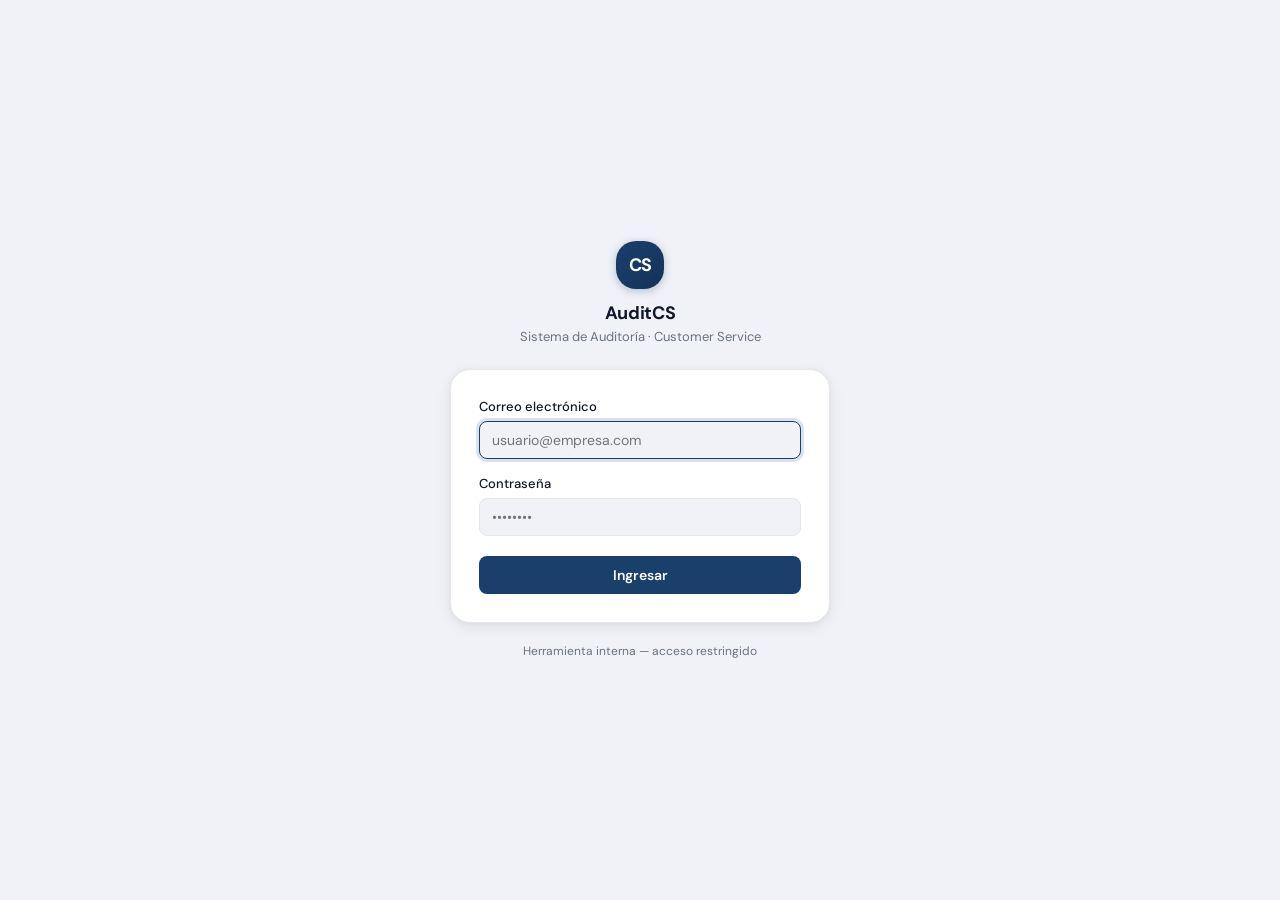
==== index.html @ a8f45622 "feat: mejorar carga y criterios de productividad" ====
<!doctype html>
<html lang="es">
<head>
  <meta charset="UTF-8"/>
  <meta name="viewport" content="width=device-width, initial-scale=1.0"/>
  <title>AuditCS | Customer Service Control Center</title>
  <script>(function(){var t=localStorage.getItem('acs_theme')||localStorage.getItem('cs_theme')||(matchMedia('(prefers-color-scheme: dark)').matches?'dark':'light');document.documentElement.setAttribute('data-theme',t);if(localStorage.getItem('acs_sidebar')==='collapsed')document.documentElement.setAttribute('data-sidebar','collapsed');})();</script>
  <link rel="stylesheet" href="assets/css/fonts.css"/>
  <link rel="stylesheet" href="assets/css/variables.css"/>
  <link rel="stylesheet" href="assets/css/base.css"/>
  <link rel="stylesheet" href="assets/css/layout.css"/>
  <link rel="stylesheet" href="assets/css/components.css"/>
  <link rel="stylesheet" href="assets/css/dashboard.css"/>
  <link rel="stylesheet" href="assets/css/forms.css"/>
  <link rel="stylesheet" href="assets/css/responsive.css"/>
  <script src="assets/js/vendor/chart.min.js"></script>
</head>
<body>

<div id="loading-overlay">
  <div class="spinner"></div>
  <div id="loading-msg">Cargando datos desde Google Sheets...</div>
  <div id="loading-sub">Esto puede tardar unos segundos</div>
</div>

<div class="sync-bar" id="sync-bar">
  <div class="spinner sm"></div>
  <span id="sync-bar-msg">Sincronizando...</span>
</div>

<button class="sidebar-toggle" id="sidebarToggle" aria-label="Abrir menú" type="button">
  <svg width="18" height="18" viewBox="0 0 24 24" fill="none" stroke="currentColor" stroke-width="2.5" stroke-linecap="round" aria-hidden="true"><line x1="3" y1="6" x2="21" y2="6"/><line x1="3" y1="12" x2="21" y2="12"/><line x1="3" y1="18" x2="21" y2="18"/></svg>
</button>
<div class="sidebar-overlay" id="sidebarOverlay"></div>

<div class="shell">
  <aside class="sidebar" id="sidebar">
    <div class="sidebar-brand">
      <div class="brand-icon">AC</div>
      <div>
        <div class="brand-name">AuditCS</div>
        <div class="brand-meta" id="sidebarVersionBtn" title="Ver historial de cambios">
          <span id="sidebarVersion">v…</span>
        </div>
        <div class="sidebar-version-popover" id="versionPopover" style="display:none;"></div>
      </div>
    </div>
    <nav class="nav">
      <button class="nav-item active" onclick="showPage('dashboard')">
        <svg class="nav-icon" viewBox="0 0 16 16" fill="currentColor"><rect x="1" y="1" width="6" height="6" rx="1"/><rect x="9" y="1" width="6" height="6" rx="1"/><rect x="1" y="9" width="6" height="6" rx="1"/><rect x="9" y="9" width="6" height="6" rx="1"/></svg>
        Inicio
      </button>
      <div class="nav-section">Reportes</div>
      <button class="nav-item" onclick="showPage('agentes')">
        <svg class="nav-icon" viewBox="0 0 16 16" fill="currentColor"><circle cx="8" cy="5" r="3"/><path d="M2 14c0-3.3 2.7-6 6-6s6 2.7 6 6H2z"/></svg>
        Agentes
      </button>
      <button class="nav-item" onclick="showPage('observaciones')">
        <svg class="nav-icon" viewBox="0 0 16 16" fill="currentColor"><path d="M2 1h12a1 1 0 011 1v8a1 1 0 01-1 1H9l-2 3-2-3H2a1 1 0 01-1-1V2a1 1 0 011-1zm1 2v7h3.5l1.5 2.25L9.5 10H13V3H3z"/></svg>
        Observaciones
      </button>
      <div class="nav-section">Gestión</div>
      <button class="nav-item" onclick="showPage('formulario')">
        <svg class="nav-icon" viewBox="0 0 16 16" fill="currentColor"><path d="M8 1v14M1 8h14" stroke="currentColor" stroke-width="2" fill="none" stroke-linecap="round"/></svg>
        Nueva auditoría de calidad
      </button>
      <button class="nav-item" onclick="showPage('productividad')">
        <svg class="nav-icon" viewBox="0 0 16 16" fill="currentColor"><path d="M2 13h12v2H2zM3 7h2v5H3zM7 3h2v9H7zM11 5h2v7h-2z"/></svg>
        Productividad semanal
      </button>
      <button class="nav-item" onclick="showPage('registros')">
        <svg class="nav-icon" viewBox="0 0 16 16" fill="currentColor"><path d="M1 2a1 1 0 011-1h12a1 1 0 011 1v12a1 1 0 01-1 1H2a1 1 0 01-1-1V2zm1 0v12h12V2H2z"/><path d="M4 5h8v1H4zM4 8h8v1H4zM4 11h5v1H4z"/></svg>
        Registros
        <span class="offline-badge" id="offline-badge">0</span>
      </button>
      <div class="nav-section">Sistema</div>
      <button class="nav-item" onclick="showPage('configuracion')">
        <svg class="nav-icon" viewBox="0 0 16 16" fill="currentColor"><path d="M8 5a3 3 0 100 6A3 3 0 008 5zm0 1a2 2 0 110 4 2 2 0 010-4z"/><path d="M6.5 1h3l.5 1.5a5 5 0 011.2.7l1.5-.4 2 3.5-1.2 1a5 5 0 010 1.4l1.2 1-2 3.5-1.5-.4a5 5 0 01-1.2.7L9.5 15h-3l-.5-1.5a5 5 0 01-1.2-.7l-1.5.4-2-3.5 1.2-1a5 5 0 010-1.4l-1.2-1 2-3.5 1.5.4a5 5 0 011.2-.7L6.5 1z"/></svg>
        Configuración
      </button>
    </nav>
    <div class="sidebar-status">
      <button class="sheets-btn disconnected" id="sheets-btn" onclick="reloadFromSheets()">
        <div class="sheets-dot"></div>
        <span id="sheets-label">Conectando...</span>
      </button>
    </div>
    <div class="sidebar-footer">
      <p id="sidebar-info"></p>
    </div>
  </aside>

  <main class="main">

    <header class="topbar">
      <button class="topbar-toggle" id="sidebarCollapseBtn" type="button" aria-pressed="false" title="Ocultar menú lateral" aria-label="Mostrar u ocultar menú lateral">
        <svg width="16" height="16" viewBox="0 0 16 16" fill="none" stroke="currentColor" stroke-width="1.5" aria-hidden="true"><rect x="1.5" y="2.5" width="13" height="11" rx="2"/><line x1="6" y1="2.5" x2="6" y2="13.5"/></svg>
      </button>
      <span class="topbar-brand">AuditCS</span>
      <span class="topbar-sep">›</span>
      <span class="topbar-crumb" id="topbar-crumb">Inicio</span>
    </header>

    <!-- DASHBOARD -->
    <div id="page-dashboard" class="page active">
      <div class="page-header">
        <div class="page-header-text"><h1>Inicio</h1><p class="subtitle" id="dash-subtitle">Métricas de desempeño del equipo</p></div>
        <div class="page-header-actions">
          <button class="btn sm" onclick="reloadFromSheets()">↺ Actualizar</button>
          <button class="btn sm" onclick="exportCSV()">↓ CSV</button>
          <button class="btn primary sm" onclick="showPage('formulario')">+ Nueva Auditoría</button>
        </div>
      </div>

      <!-- FILTROS -->
      <div class="db-filters">
        <label>Filtrar:</label>
        <select id="df-agente" onchange="renderDashboard()"><option value="">Todos los agentes</option></select>
        <select id="df-auditor" onchange="renderDashboard()"><option value="">Todos los auditores</option></select>
        <select id="df-mes" onchange="renderDashboard()">
          <option value="">Todos los meses</option>
          <option>Enero</option><option>Febrero</option><option>Marzo</option><option>Abril</option>
          <option>Mayo</option><option>Junio</option><option>Julio</option><option>Agosto</option>
          <option>Septiembre</option><option>Octubre</option><option>Noviembre</option><option>Diciembre</option>
        </select>
        <select id="df-semana" onchange="renderDashboard()"><option value="">Todas las semanas</option></select>
        <button class="db-filter-reset" onclick="resetDashFilters()" title="Limpiar filtros">✕ Limpiar</button>
        <span class="db-filter-count" id="df-count"></span>
      </div>

      <section class="card" id="db-historico-card">
        <div class="card-header"><div><div class="card-title">Histórico hasta 23/06/2026</div><div class="card-sub">Calidad registrada antes del modelo semanal separado. No se calcula score general combinado.</div></div></div>
        <div id="db-historico"></div>
      </section>
      <section class="db-status" aria-label="Estado semanal">
        <div class="db-status-context"><span class="db-eyebrow">Pulso operativo</span><strong id="db-current-week">Sin semana disponible</strong><span id="db-comparison-label">Esperando datos</span></div>
        <div class="db-status-metrics">
          <div class="db-status-metric"><span>Calidad</span><strong id="dbk-cal">—</strong><small id="dbk-cal-delta">Sin referencia</small></div>
          <div class="db-status-metric"><span>Productividad</span><strong id="dbk-prod">—</strong><small id="dbk-prod-delta">Sin referencia</small></div>
          <div class="db-status-metric"><span>Observadas</span><strong id="dbk-obs">0</strong><small id="dbk-obs-sub">Sin muestra</small></div>
          <div class="db-status-metric"><span>Muestra</span><strong id="dbk-total">0</strong><small id="dbk-total-sub">auditorías</small></div>
        </div>
      </section>

      <section class="db-priorities card" aria-labelledby="priorities-title">
        <div class="card-header"><div><div class="card-title" id="priorities-title">Prioridades de la semana</div><div class="card-sub">Ordenadas por impacto, tendencia y recurrencia</div></div><span class="db-priority-count" id="db-priority-count"></span></div>
        <div id="db-priorities"></div>
      </section>

      <div class="db-analysis-grid">
        <section class="card db-trend-card">
          <div class="card-header"><div><div class="card-title">Tendencia del equipo</div><div class="card-sub">Calidad y productividad por semana</div></div></div>
          <div class="chart-wrap"><canvas id="chart-evolucion" role="img" aria-label="Tendencia semanal de calidad y productividad">Tendencia del equipo.</canvas></div>
          <div class="db-legend"><span><span class="db-legend-dot" style="background:#1d4ed8"></span>Calidad</span><span><span class="db-legend-dot" style="background:#0f766e"></span>Productividad</span><span><span class="db-legend-dot" style="background:var(--amber-mid)"></span>Umbral</span></div>
        </section>
        <section class="card">
          <div class="card-header"><div><div class="card-title">Matriz del equipo</div><div class="card-sub">Semana actual, variación y estado</div></div></div>
          <div class="db-team-wrap"><div id="db-team-matrix"></div></div>
        </section>
      </div>

      <div class="db-analysis-grid">
        <section class="card">
          <div class="card-header"><div><div class="card-title">Causas raíz</div><div class="card-sub">Criterios con mayor incumplimiento en la semana</div></div></div>
          <div id="db-root-causes"></div>
        </section>
        <section class="card">
          <div class="card-header"><div><div class="card-title">Alertas críticas</div><div class="card-sub">Auditorías con score menor a 70%</div></div></div>
          <div id="db-alertas"></div>
        </section>
      </div>

      <section class="card"><div class="card-header"><div><div class="card-title">Completitud semanal</div><div class="card-sub">El score general se habilita solo con calidad y productividad.</div></div></div><div id="db-completeness"></div></section>
      <section class="card db-heatmap-section">
        <div class="card-header"><div><div class="card-title">Historial de calidad por agente</div><div class="card-sub">Vista secundaria para explorar patrones semanales</div></div><button class="btn xs" type="button" onclick="toggleDashboardHeatmap()" id="db-heatmap-toggle">Ver matriz</button></div>
        <div class="db-hm-wrap hidden" id="db-heatmap-panel"><div id="db-heatmap"></div></div>
      </section>

    </div>

    <!-- FORMULARIO DE CALIDAD -->
    <div id="page-formulario" class="page">
      <div class="page-header"><div class="page-header-text"><h1>Nueva auditoria de calidad</h1><p class="subtitle">Registro de una muestra de calidad; la productividad se carga por separado.</p></div></div>
      <div id="form-alert" class="alert success hidden"></div>
      <div class="form-progress"><div class="step-tab active" id="tab-1" onclick="goStep(1)"><span class="step-num">01</span>Datos</div><div class="step-tab" id="tab-2" onclick="goStep(2)"><span class="step-num">02</span>Calidad</div><div class="step-tab" id="tab-3" onclick="goStep(3)"><span class="step-num">03</span>Observaciones</div><div class="step-tab" id="tab-4" onclick="goStep(4)"><span class="step-num">04</span>Resumen</div></div>
      <div class="form-step active" id="step-1"><div class="card"><div class="form-section"><div class="section-title">Identificacion</div><div class="fg c4"><div class="field"><label>Auditor *</label><select id="f-auditor"><option value="">- Seleccionar -</option></select></div><div class="field"><label>Fecha *</label><input type="date" id="f-fecha" oninput="onFechaChange()"/></div><div class="field"><label>Mes</label><select id="f-mes" disabled><option>Enero</option><option>Febrero</option><option>Marzo</option><option>Abril</option><option>Mayo</option><option>Junio</option><option>Julio</option><option>Agosto</option><option>Septiembre</option><option>Octubre</option><option>Noviembre</option><option>Diciembre</option></select></div><div class="field"><label>Semana</label><input type="number" id="f-semana" readonly/></div></div></div><div class="form-section"><div class="section-title">Muestra</div><div class="fg c4"><div class="field"><label>Agente *</label><select id="f-agente" onchange="updateSemanaCount()"><option value="">- Seleccionar -</option></select></div><div class="field"><label>Nro. Ticket / caso *</label><input id="f-ticket"/></div><div class="field"><label>Canal *</label><select id="f-canal"><option value="">- Seleccionar -</option><option>WhatsApp</option><option>Mail</option><option>Telefono</option><option>Ventas</option><option>Redes</option></select></div><div class="field"><label>Tipo *</label><select id="f-tipo"><option value="">- Seleccionar -</option><option>Reclamo</option><option>Consulta</option><option>Solicitud</option></select></div></div><div id="semana-count-alert" class="hidden warn-box" style="margin-top:10px"></div><div id="duplicate-alert" class="hidden alert warning" style="margin-top:10px"></div></div><div class="step-actions"><span></span><button class="btn primary" onclick="validateStep1()">Siguiente ?</button></div></div></div>
      <div class="form-step" id="step-2"><div class="card"><div class="score-summary"><div><div class="ss-value" id="sc-puntaje">0%</div><div class="ss-label">Puntaje calidad</div></div><div><div class="ss-value" id="sc-pct">0%</div><div class="ss-label">Obtenido</div><div id="sc-badge"></div></div><div><div class="ss-value" id="sc-criterios">0/0</div><div class="ss-label">Criterios evaluados</div></div></div><div id="sc-calificacion-regla" class="info-box" style="margin-bottom:16px"></div><div id="criterios-incomplete-alert" class="hidden alert error"></div><div id="criterios-comunicacion-wrap" class="criteria-group"><div class="criteria-header"><span>Comunicacion</span></div><div id="criterios-comunicacion"></div></div><div id="criterios-gestion-wrap" class="criteria-group"><div class="criteria-header"><span>Gestion</span></div><div id="criterios-gestion"></div></div><div class="step-actions"><button class="btn" onclick="goStep(1)">← Anterior</button><button class="btn primary" onclick="validateStep2()">Siguiente ?</button></div></div></div>
      <div class="form-step" id="step-3"><div class="card"><div class="form-section"><div class="section-title">Observaciones</div><div class="fg c1"><div class="field"><label>Observacion general</label><textarea id="f-obs-general" rows="3"></textarea></div><div class="field"><label>Desvios detectados</label><textarea id="f-obs-desvios" rows="2"></textarea></div><div class="field"><label>Accion sugerida</label><textarea id="f-obs-accion" rows="2"></textarea></div><div class="fg"><div class="field"><label>¿Requiere seguimiento?</label><select id="f-seguimiento"><option>No</option><option>Sí</option></select></div><div class="field"><label>Responsable</label><input id="f-resp-seg"/></div></div></div></div><div class="step-actions"><button class="btn" onclick="goStep(2)">← Anterior</button><button class="btn primary" onclick="validateStep3()">Ver resumen →</button></div></div></div>
      <div class="form-step" id="step-4"><div class="card"><div class="card-header"><div class="card-title">Resumen de la auditoria de calidad</div></div><div id="resumen-content"></div><div class="step-actions"><button class="btn" onclick="goStep(3)">← Editar</button><button class="btn success" id="btn-submit" onclick="submitAuditoria()">✓ Registrar y enviar a Sheets</button></div></div></div>
    </div>

    <!-- PRODUCTIVIDAD -->
    <div id="page-productividad" class="page"><div class="page-header"><div class="page-header-text"><h1>Cargar productividad</h1><p class="subtitle">Una carga por agente y semana; los registros existentes se actualizan.</p></div></div><div class="card"><div class="filter-bar"><button class="btn primary" data-productividad-tab-btn="manual" onclick="setProductividadTab('manual')">Carga manual</button><button class="btn" data-productividad-tab-btn="excel" onclick="setProductividadTab('excel')">Importar Excel</button></div><div data-productividad-tab="manual"><div class="fg c3"><div class="field"><label>Agente *</label><select id="p-agente" oninput="productividadManualPreview()"><option value="">- Seleccionar -</option></select></div><div class="field"><label>Fecha de semana *</label><input type="date" id="p-fecha" oninput="productividadManualPreview()"/></div><div class="field"><label>Horas trabajadas *</label><input type="number" id="p-horas" min="0" step=".5" oninput="productividadManualPreview()"/></div><div class="field"><label>Interacciones reales *</label><input type="number" id="p-interacciones" min="0" oninput="productividadManualPreview()"/></div><div class="field"><label>Dias tarde *</label><input type="number" id="p-tarde" min="0" value="0" oninput="productividadManualPreview()"/></div><div class="field"><label>Dias faltas *</label><input type="number" id="p-faltas" min="0" value="0" oninput="productividadManualPreview()"/></div></div><div id="p-preview" class="info-box" style="margin-top:16px">Completa agente, fecha y horas para ver el resumen.</div><div id="p-alert" class="alert hidden"></div><div class="step-actions"><span></span><button class="btn success" onclick="submitProductividad()">Guardar productividad</button></div></div><div data-productividad-tab="excel" class="hidden"><p style="color:var(--muted)">Descarga la plantilla Excel y completala. Las filas existentes por agente+semana se actualizaran luego de la confirmacion.</p><button class="btn" onclick="downloadProductividadTemplate()">↓ Descargar plantilla Excel</button><input type="file" accept=".csv,text/csv,.xlsx,application/vnd.openxmlformats-officedocument.spreadsheetml.sheet" onchange="importProductividadFile(this)" style="margin-left:10px"/><div id="p-import-preview" style="margin-top:16px"></div></div><div class="form-section" style="margin-top:24px"><div class="section-title">Registros de productividad</div><div id="p-records" style="overflow:auto"></div></div></div></div>

    <!-- REGISTROS --><div id="page-registros" class="page">
      <div class="page-header">
        <div class="page-header-text"><h1>Registros</h1><p class="subtitle">Historial completo de auditorías</p></div>
        <div class="page-header-actions">
          <button class="btn sm" onclick="retrySyncPending()" id="btn-retry-sync" style="display:none">↑ Reintentar pendientes</button>
          <button class="btn sm" onclick="reloadFromSheets()">↺ Actualizar</button>
        </div>
      </div>
      <div class="card">
        <div class="filter-bar">
          <input type="text" id="filter-search" placeholder="🔍 Buscar agente, ticket..." oninput="renderRegistros()"/>
          <select id="filter-estado" onchange="renderRegistros()"><option value="">Todos los estados</option><option>Excelente</option><option>Correcta</option><option>Observada</option></select>
          <select id="filter-agente" onchange="renderRegistros()"><option value="">Todos los agentes</option></select>
          <select id="filter-mes" onchange="renderRegistros()"><option value="">Todos los meses</option><option>Enero</option><option>Febrero</option><option>Marzo</option><option>Abril</option><option>Mayo</option><option>Junio</option><option>Julio</option><option>Agosto</option><option>Septiembre</option><option>Octubre</option><option>Noviembre</option><option>Diciembre</option></select>
          <select id="filter-semana" onchange="renderRegistros()"><option value="">Todas las semanas</option></select>
          <span id="registros-count" class="row-count"></span>
          <button class="btn sm" onclick="exportCSV()">↓ CSV</button>
        </div>
        <div style="overflow-x:auto">
          <table id="tabla-registros">
            <thead><tr>
              <th>ID</th>
              <th data-sortable data-key="fecha_auditoria">Fecha</th>
              <th data-sortable data-key="agente">Agente</th>
              <th data-sortable data-key="ticket">Ticket</th>
              <th data-sortable data-key="canal">Canal</th>
              <th data-sortable data-key="semana">Sem.</th>
              <th>Horas</th>
              <th data-sortable data-key="calidad">Calidad</th>
              <th data-sortable data-key="productividad">Prod.</th>
              <th data-sortable data-key="general">General</th>
              <th data-sortable data-key="estado">Estado</th>
              <th>Sheets</th><th>Acciones</th>
            </tr></thead>
            <tbody id="tbody-registros"></tbody>
          </table>
        </div>
        <div class="pagination" id="rec-pagination" style="display:none">
          <span class="pagination-info" id="rec-pagination-info"></span>
          <select id="rec-page-size" aria-label="Filas por página">
            <option value="25" selected>25 por página</option>
            <option value="50">50 por página</option>
            <option value="100">100 por página</option>
          </select>
          <button id="rec-btn-prev" class="btn sm" disabled>← Ant.</button>
          <button id="rec-btn-next" class="btn sm">Sig. →</button>
        </div>
      </div>
    </div>

    <!-- OBSERVACIONES -->
    <div id="page-observaciones" class="page">
      <div class="page-header">
        <div class="page-header-text"><h1>Observaciones</h1><p class="subtitle">Seguimiento de desvíos y acciones</p></div>
        <div class="page-header-actions">
          <select id="obs-filter-agente" onchange="renderObservaciones()" style="font-size:12px;padding:5px 10px"><option value="">Todos los agentes</option></select>
          <select id="obs-filter-estado" onchange="renderObservaciones()" style="font-size:12px;padding:5px 10px">
            <option value="">Todos los estados</option><option>Excelente</option><option>Correcta</option><option>Observada</option>
          </select>
          <select id="obs-filter-mes" onchange="renderObservaciones()" style="font-size:12px;padding:5px 10px">
            <option value="">Todos los meses</option>
            <option>Enero</option><option>Febrero</option><option>Marzo</option><option>Abril</option>
            <option>Mayo</option><option>Junio</option><option>Julio</option><option>Agosto</option>
            <option>Septiembre</option><option>Octubre</option><option>Noviembre</option><option>Diciembre</option>
          </select>
        </div>
      </div>
      <div id="obs-count" style="font-size:12px;color:var(--muted);margin-bottom:12px"></div>
      <div id="obs-cards-container"></div>
    </div>

    <!-- AGENTES -->
    <div id="page-agentes" class="page">
      <div class="page-header"><div class="page-header-text"><h1>Desempeño por Agente</h1><p class="subtitle">Ranking y análisis de criterios</p></div></div>
      <div class="grid2">
        <div class="card"><div class="card-header"><div class="card-title">Ranking del Equipo</div></div><div id="agent-ranking"></div></div>
        <div class="card">
          <div class="card-header"><div class="card-title">Detalle de Criterios</div></div>
          <div class="field" style="margin-bottom:14px"><select id="sel-agente-detail" onchange="renderAgentDetail()"><option value="">— Seleccionar agente —</option></select></div>
          <div id="agent-detail-content"><p style="color:var(--hint);font-size:13px">Seleccioná un agente para ver su detalle.</p></div>
        </div>
      </div>
    </div>

    <!-- CONFIGURACIÓN -->
    <div id="page-configuracion" class="page">
      <div class="page-header">
        <div class="page-header-text"><h1>Configuración</h1><p class="subtitle">Gestión de usuarios, permisos y configuración del sistema</p></div>
        <div class="page-header-actions" id="cfg-header-actions">
          <span id="cfg-sync-badge"></span>
          <button class="btn primary sm" onclick="saveConfig()">✓ Guardar todo</button>
        </div>
      </div>

      <div class="cfg-tabs" role="tablist">
        <button class="cfg-tab active" data-cfg-tab="parametros" onclick="switchConfigTab('parametros')">Parámetros</button>
        <button class="cfg-tab" data-cfg-tab="usuarios" onclick="switchConfigTab('usuarios')">Usuarios</button>
        <button class="cfg-tab" data-cfg-tab="roles" onclick="switchConfigTab('roles')">Roles y permisos</button>
        <button class="cfg-tab" data-cfg-tab="conexion" onclick="switchConfigTab('conexion')">Integraciones</button>
      </div>

      <div class="cfg-panel active" data-cfg-panel="parametros">
      <div id="config-saved" class="alert success hidden">✓ Configuración guardada y sincronizada con Sheets.</div>

      <div class="grid2" style="margin-bottom:16px">
        <div class="card">
          <div class="card-header"><div><div class="card-title">Agentes</div><div class="card-sub">Aparecen en el selector del formulario</div></div></div>
          <div id="lista-agentes" style="margin-bottom:12px"></div>
          <div style="display:flex;gap:8px">
            <input type="text" id="nuevo-agente" placeholder="Nombre completo" style="flex:1" onkeydown="if(event.key==='Enter')addAgente()"/>
            <button class="btn sm primary" onclick="addAgente()">+ Agregar</button>
          </div>
        </div>
        <div class="card">
          <div class="card-header"><div><div class="card-title">Auditores</div><div class="card-sub">Quiénes completan auditorías</div></div></div>
          <div id="lista-auditores" style="margin-bottom:12px"></div>
          <div style="display:flex;gap:8px">
            <input type="text" id="nuevo-auditor" placeholder="Nombre del auditor" style="flex:1" onkeydown="if(event.key==='Enter')addAuditor()"/>
            <button class="btn sm primary" onclick="addAuditor()">+ Agregar</button>
          </div>
        </div>
      </div>

      <div class="grid2" style="margin-bottom:16px">
        <div class="card">
          <div class="card-header"><div><div class="card-title">Score General</div><div class="card-sub">Peso de calidad vs productividad (deben sumar 100%)</div></div></div>
          <div class="fg">
            <div class="field"><label>Peso Calidad (%)</label><input type="number" id="cfg-w-calidad" min="0" max="100" oninput="checkPesosGeneral()"/></div>
            <div class="field"><label>Peso Productividad (%)</label><input type="number" id="cfg-w-productividad" min="0" max="100" oninput="checkPesosGeneral()"/></div>
          </div>
          <div id="cfg-pesos-general-check" class="peso-sum err" style="margin-top:10px">Los pesos deben sumar 100%.</div>
          <div style="margin-top:12px">
            <div style="font-size:11px;color:var(--muted);margin-bottom:6px">Visualización</div>
            <div class="peso-indicator" id="general-peso-bar">
              <div class="peso-segment" style="background:var(--accent)" id="gpb-cal"></div>
              <div class="peso-segment" style="background:var(--teal)" id="gpb-prod"></div>
            </div>
            <div style="display:flex;gap:16px;margin-top:6px;font-size:11px">
              <span style="color:var(--accent)">■ Calidad <span id="gpb-cal-pct">50%</span></span>
              <span style="color:var(--teal)">■ Productividad <span id="gpb-prod-pct">50%</span></span>
            </div>
          </div>
        </div>
        <div class="card">
          <div class="card-header"><div><div class="card-title">Parámetros Generales</div><div class="card-sub">Horas, tickets y muestras</div></div></div>
          <div class="fg c1" style="gap:10px">
            <div class="fg">
              <div class="field"><label>Horas base</label><input type="number" id="cfg-horas-base" min="1" max="60"/><span class="helper">Ej: 44 hs</span></div>
              <div class="field"><label>Tickets objetivo (base)</label><input type="number" id="cfg-tickets-base" min="1"/><span class="helper">Ej: 660 para 44 hs</span></div>
            </div>
            <div class="fg">
              <div class="field"><label>Muestras/agente/semana</label><input type="number" id="cfg-muestras" min="1" max="10"/></div>
              <div class="field"><label>Umbral Excelente (%)</label><input type="number" id="cfg-u-excelente" min="1" max="100"/></div>
            </div>
            <div class="fg">
              <div class="field"><label>Umbral Correcta (%)</label><input type="number" id="cfg-u-correcta" min="1" max="100"/></div>
            </div>
          </div>
        </div>
      </div>

      <div class="card" style="margin-bottom:16px">
        <div class="card-header"><div><div class="card-title">Pesos de Productividad</div><div class="card-sub">Interacciones + Puntualidad + Presentismo = 100%</div></div></div>
        <div class="fg c3" style="gap:14px;margin-bottom:12px">
          <div class="field"><label>Peso Interacciones (%)</label><input type="number" id="cfg-w-inter" min="0" max="100" oninput="checkPesosProd()"/></div>
          <div class="field"><label>Peso Puntualidad (%)</label><input type="number" id="cfg-w-puntual" min="0" max="100" oninput="checkPesosProd()"/></div>
          <div class="field"><label>Peso Presentismo (%)</label><input type="number" id="cfg-w-present" min="0" max="100" oninput="checkPesosProd()"/></div>
          <div class="field"><label>Obj. días tarde/semana</label><input type="number" id="cfg-obj-puntual" min="0" max="30"/><span class="helper">Máx. días tarde aceptable</span></div>
          <div class="field"><label>Obj. días falta/semana</label><input type="number" id="cfg-obj-present" min="0" max="30"/><span class="helper">Máx. días falta aceptable</span></div>
        </div>
        <div id="cfg-pesos-prod-check" class="peso-sum err">Los pesos deben sumar 100%.</div>
      </div>

      <div class="card">
        <div class="card-header">
          <div><div class="card-title">Criterios de Calidad</div><div class="card-sub">Pesos editables — deben sumar exactamente 100%</div></div>
          <div style="display:flex;gap:8px;align-items:center">
            <div id="criterios-peso-total" class="peso-sum err" style="margin:0;padding:6px 12px">Suma: 0%</div>
            <button class="btn sm" onclick="resetCriteriosDefault()">↺ Restaurar</button>
          </div>
        </div>
        <table class="cfg-table" id="cfg-criterios-table">
          <thead><tr><th>Bloque</th><th>Criterio</th><th>Peso (%)</th><th>Activo</th></tr></thead>
          <tbody id="cfg-criterios-tbody"></tbody>
        </table>
        <div style="margin-top:12px;display:flex;gap:8px;align-items:center;flex-wrap:wrap">
          <button class="btn sm primary" onclick="saveCriterios()">✓ Guardar criterios en Sheets</button>
          <div id="criterios-save-status" style="font-size:12px;color:var(--muted)"></div>
        </div>
      </div>
      </div><!-- /cfg-panel parametros -->

      <div class="cfg-panel" data-cfg-panel="usuarios"><div id="admin-usuarios"></div></div>
      <div class="cfg-panel" data-cfg-panel="roles"><div id="admin-roles"></div></div>
      <div class="cfg-panel" data-cfg-panel="conexion"><div id="admin-conexion"></div></div>
    </div>

  </main>
</div>

<script src="assets/js/config.js"></script>
<script src="assets/js/auth.js"></script>
<script src="assets/js/state.js"></script>
<script src="assets/js/storage.js"></script>
<script src="assets/js/calculations.js"></script>
<script src="assets/js/api.js"></script>
<script src="assets/js/ui.js"></script>
<script src="assets/js/forms.js"></script>
<script src="assets/js/dashboard.js"></script>
<script src="assets/js/productividad.js"></script>
<script src="assets/js/records.js"></script>
<script src="assets/js/settings.js"></script>
<script src="assets/js/main.js"></script>
</body>
</html>
---- assets/css/fonts.css ----
/* ================================================================
   Fuentes self-host — DM Sans / DM Mono (sin Google Fonts)
   Cumple login_standard.md: tipografía local, sin red externa.
   DM Sans normal se sirve como fuente variable (un woff2 cubre 300–700).
   ================================================================ */

/* ── DM Sans — normal (variable 300–700) ──────────────────────── */
@font-face {
  font-family: 'DM Sans';
  font-style: normal;
  font-weight: 300 700;
  font-display: swap;
  src: url('../fonts/dm-sans-latin.woff2') format('woff2');
  unicode-range: U+0000-00FF, U+0131, U+0152-0153, U+02BB-02BC, U+02C6, U+02DA, U+02DC, U+0304, U+0308, U+0329, U+2000-206F, U+20AC, U+2122, U+2191, U+2193, U+2212, U+2215, U+FEFF, U+FFFD;
}
@font-face {
  font-family: 'DM Sans';
  font-style: normal;
  font-weight: 300 700;
  font-display: swap;
  src: url('../fonts/dm-sans-latin-ext.woff2') format('woff2');
  unicode-range: U+0100-02BA, U+02BD-02C5, U+02C7-02CC, U+02CE-02D7, U+02DD-02FF, U+0304, U+0308, U+0329, U+1D00-1DBF, U+1E00-1E9F, U+1EF2-1EFF, U+2020, U+20A0-20AB, U+20AD-20C0, U+2113, U+2C60-2C7F, U+A720-A7FF;
}

/* ── DM Sans — italic ─────────────────────────────────────────── */
@font-face {
  font-family: 'DM Sans';
  font-style: italic;
  font-weight: 400;
  font-display: swap;
  src: url('../fonts/dm-sans-italic-latin.woff2') format('woff2');
  unicode-range: U+0000-00FF, U+0131, U+0152-0153, U+02BB-02BC, U+02C6, U+02DA, U+02DC, U+0304, U+0308, U+0329, U+2000-206F, U+20AC, U+2122, U+2191, U+2193, U+2212, U+2215, U+FEFF, U+FFFD;
}
@font-face {
  font-family: 'DM Sans';
  font-style: italic;
  font-weight: 400;
  font-display: swap;
  src: url('../fonts/dm-sans-italic-latin-ext.woff2') format('woff2');
  unicode-range: U+0100-02BA, U+02BD-02C5, U+02C7-02CC, U+02CE-02D7, U+02DD-02FF, U+0304, U+0308, U+0329, U+1D00-1DBF, U+1E00-1E9F, U+1EF2-1EFF, U+2020, U+20A0-20AB, U+20AD-20C0, U+2113, U+2C60-2C7F, U+A720-A7FF;
}

/* ── DM Mono — 400 ────────────────────────────────────────────── */
@font-face {
  font-family: 'DM Mono';
  font-style: normal;
  font-weight: 400;
  font-display: swap;
  src: url('../fonts/dm-mono-400-latin.woff2') format('woff2');
  unicode-range: U+0000-00FF, U+0131, U+0152-0153, U+02BB-02BC, U+02C6, U+02DA, U+02DC, U+0304, U+0308, U+0329, U+2000-206F, U+20AC, U+2122, U+2191, U+2193, U+2212, U+2215, U+FEFF, U+FFFD;
}
@font-face {
  font-family: 'DM Mono';
  font-style: normal;
  font-weight: 400;
  font-display: swap;
  src: url('../fonts/dm-mono-400-latin-ext.woff2') format('woff2');
  unicode-range: U+0100-02BA, U+02BD-02C5, U+02C7-02CC, U+02CE-02D7, U+02DD-02FF, U+0304, U+0308, U+0329, U+1D00-1DBF, U+1E00-1E9F, U+1EF2-1EFF, U+2020, U+20A0-20AB, U+20AD-20C0, U+2113, U+2C60-2C7F, U+A720-A7FF;
}

/* ── DM Mono — 500 ────────────────────────────────────────────── */
@font-face {
  font-family: 'DM Mono';
  font-style: normal;
  font-weight: 500;
  font-display: swap;
  src: url('../fonts/dm-mono-500-latin.woff2') format('woff2');
  unicode-range: U+0000-00FF, U+0131, U+0152-0153, U+02BB-02BC, U+02C6, U+02DA, U+02DC, U+0304, U+0308, U+0329, U+2000-206F, U+20AC, U+2122, U+2191, U+2193, U+2212, U+2215, U+FEFF, U+FFFD;
}
@font-face {
  font-family: 'DM Mono';
  font-style: normal;
  font-weight: 500;
  font-display: swap;
  src: url('../fonts/dm-mono-500-latin-ext.woff2') format('woff2');
  unicode-range: U+0100-02BA, U+02BD-02C5, U+02C7-02CC, U+02CE-02D7, U+02DD-02FF, U+0304, U+0308, U+0329, U+1D00-1DBF, U+1E00-1E9F, U+1EF2-1EFF, U+2020, U+20A0-20AB, U+20AD-20C0, U+2113, U+2C60-2C7F, U+A720-A7FF;
}
---- assets/css/variables.css ----
:root{
  /* ── Superficie ───────────────────────────────────────────── */
  --bg:#f0f2f7;
  --card:#fff;
  --surface:#f8fafc;

  /* ── Texto y bordes (nombres estándar del ecosistema) ─────── */
  --text:#111827;
  --muted:#6b7280;
  --line:#e5e7eb;

  /* ── Tipografía ──────────────────────────────────────────── */
  --font:'DM Sans',system-ui,sans-serif;
  --mono:'DM Mono','Fira Mono',monospace;

  /* ── Primary — azul institucional ───────────────────────── */
  --primary:#1a3f6b;
  --primary-hover:#14325a;
  --primary-soft:#e8f0fb;
  --primary-mid:#bfd4f5;

  /* ── Success ─────────────────────────────────────────────── */
  --success:#0a7040;
  --success-bg:#ecfdf5;
  --success-mid:#a7f3d0;

  /* ── Danger ──────────────────────────────────────────────── */
  --danger:#991b1b;
  --danger-bg:#fef2f2;
  --danger-mid:#fca5a5;
  --danger-hover:#7f1d1d;

  /* ── Warning ─────────────────────────────────────────────── */
  --warning:#92400e;
  --warning-bg:#fffbeb;
  --warning-mid:#fcd34d;

  /* ── Info (alias de primary-soft) ───────────────────────── */
  --info:var(--primary-soft);
  --info-mid:var(--primary-mid);

  /* ── Sidebar ─────────────────────────────────────────────── */
  --sidebar-w:224px;
  --sidebar-bg:#f1f5f9;
  --sidebar-line:#e2e8f0;

  /* ── Teal (proyecto-específico) ──────────────────────────── */
  --teal:#0f766e;
  --teal-bg:#f0fdfa;

  /* ── Aliases de retrocompatibilidad ─────────────────────── */
  --ink:var(--text);
  --border:var(--line);
  --border2:#d1d5db;
  --hint:#9ca3af;

  --accent:var(--primary);
  --accent-light:var(--primary-soft);
  --accent-mid:var(--primary-mid);

  --green:var(--success);
  --green-bg:var(--success-bg);
  --green-mid:var(--success-mid);

  --red:var(--danger);
  --red-bg:var(--danger-bg);
  --red-mid:var(--danger-mid);

  --amber:var(--warning);
  --amber-bg:var(--warning-bg);
  --amber-mid:var(--warning-mid);

  /* ── border-color alias (layout.css) ────────────────────── */
  --border-color:var(--line);

  /* ── Espaciado ───────────────────────────────────────────── */
  --space-1:4px;
  --space-2:8px;
  --space-3:12px;
  --space-4:16px;
  --space-5:20px;
  --space-6:24px;
  --space-7:32px;
  --space-8:48px;
  --space-9:64px;

  /* ── Radios ──────────────────────────────────────────────── */
  --r:8px;
  --radius-xs:4px;
  --radius-sm:8px;
  --radius:14px;
  --radius-lg:20px;
  --radius-pill:999px;

  /* ── Sombras ─────────────────────────────────────────────── */
  --shadow-sm:0 1px 3px rgba(0,0,0,.07),0 1px 2px rgba(0,0,0,.05);
  --shadow:0 4px 16px rgba(17,24,39,.08),0 1px 4px rgba(17,24,39,.04);
  --shadow-lg:0 12px 36px rgba(17,24,39,.10);
}

[data-theme="dark"]{
  --bg:#111827;
  --card:#1f2937;
  --surface:#1a2433;
  --text:#f9fafb;
  --muted:#9ca3af;
  --hint:#6b7280;
  --line:#374151;
  --border-color:#374151;
  --border:var(--line);
  --border2:#4b5563;
  --ink:var(--text);
  --primary:#4a90d9;
  --primary-hover:#3a7bbf;
  --primary-soft:#1e3a5f;
  --primary-mid:#2a4f7f;
  --success:#34d399;
  --success-bg:#064e3b;
  --success-mid:#065f46;
  --danger:#f87171;
  --danger-bg:#450a0a;
  --danger-mid:#7f1d1d;
  --danger-hover:#ef4444;
  --warning:#fbbf24;
  --warning-bg:#451a03;
  --warning-mid:#78350f;
  --teal:#2dd4bf;
  --teal-bg:#042f2e;
  --sidebar-bg:#1a2435;
  --sidebar-line:#2d3748;
  --shadow-sm:0 1px 3px rgba(0,0,0,.3),0 1px 2px rgba(0,0,0,.2);
  --shadow:0 4px 16px rgba(0,0,0,.3),0 1px 4px rgba(0,0,0,.2);
  --shadow-lg:0 12px 36px rgba(0,0,0,.4);
}
---- assets/css/base.css ----
*{box-sizing:border-box;margin:0;padding:0}
body{font-family:"DM Sans",sans-serif;background:var(--bg);color:var(--ink);font-size:14px;min-height:100vh}
.hidden{display:none!important}

#loading-overlay{position:fixed;inset:0;background:rgba(240,242,247,.95);z-index:300;display:flex;flex-direction:column;align-items:center;justify-content:center;gap:14px}
.spinner{width:34px;height:34px;border:3px solid var(--border);border-top-color:var(--accent);border-radius:50%;animation:spin .8s linear infinite}
.spinner.sm{width:14px;height:14px;border-width:2px}
@keyframes spin{to{transform:rotate(360deg)}}
#loading-msg{font-size:14px;color:var(--ink);font-weight:500}
#loading-sub{font-size:12px;color:var(--muted)}

.sync-bar{background:var(--accent);color:#fff;font-size:12px;font-weight:500;padding:8px 20px;display:flex;align-items:center;gap:10px;justify-content:center;position:fixed;top:0;left:0;right:0;z-index:200;transform:translateY(-100%);transition:transform .3s}
.sync-bar.show{transform:translateY(0)}
.sync-bar.err{background:var(--red)}

@keyframes pulse{0%,100%{opacity:1}50%{opacity:.4}}
---- assets/css/layout.css ----
.shell{display:block;min-height:100vh}

/* Sidebar */
.sidebar{
  width:var(--sidebar-w);background:var(--sidebar-bg);border-right:1px solid var(--sidebar-line);
  display:flex;flex-direction:column;position:fixed;top:0;left:0;bottom:0;z-index:60;overflow-y:auto;
  transition:transform .2s ease;
}
.sidebar-brand{padding:18px 16px 14px;border-bottom:1px solid var(--sidebar-line);display:flex;align-items:center;gap:10px;flex-shrink:0}
.brand-icon{width:34px;height:34px;background:linear-gradient(135deg,var(--primary),var(--primary-hover));border-radius:9px;display:flex;align-items:center;justify-content:center;font-size:13px;font-weight:800;color:#fff;letter-spacing:-1px;flex-shrink:0;box-shadow:0 2px 8px color-mix(in srgb,var(--primary) 30%,transparent)}
.brand-name{font-size:13px;font-weight:700;letter-spacing:-.2px}
.brand-meta{font-size:10px;color:var(--muted);font-family:"DM Mono",monospace;display:flex;align-items:center;gap:4px;margin-top:3px;cursor:pointer;transition:color .15s;user-select:none}
.brand-meta:hover{color:var(--text)}
.sidebar-version-popover{position:fixed;top:58px;left:calc(var(--sidebar-w) + 8px);background:var(--surface);border:1px solid var(--border-color);border-radius:8px;box-shadow:0 8px 24px rgba(0,0,0,.12);padding:14px 16px;min-width:280px;max-width:340px;max-height:70vh;overflow-y:auto;z-index:200;color:var(--text);line-height:1.5}
.nav{padding:12px 10px;flex:1;overflow-y:auto}
.nav-section{font-size:10px;font-weight:600;color:var(--hint);text-transform:uppercase;letter-spacing:.8px;padding:10px 10px 4px}
.nav-item{display:flex;align-items:center;gap:10px;padding:8px 10px;border-radius:6px;cursor:pointer;color:var(--muted);font-size:13px;font-weight:500;transition:all .15s;border:1px solid transparent;background:none;width:100%;text-align:left;margin-bottom:1px}
.nav-item:hover{background:color-mix(in srgb,var(--text) 5%,transparent);color:var(--text)}
.nav-item.active{background:var(--primary-soft);color:var(--primary);font-weight:600;border-color:color-mix(in srgb,var(--primary) 20%,transparent)}
.nav-icon{width:15px;height:15px;flex-shrink:0;opacity:.7}
.nav-item.active .nav-icon{opacity:1}
.sidebar-status{flex-shrink:0;padding:4px 0 0}
.sidebar-footer{padding:8px 10px;border-top:1px solid var(--sidebar-line);flex-shrink:0}
.sidebar-footer p{font-size:11px;color:var(--hint);line-height:1.7}

/* Identidad de usuario en el header del dropdown */
.sidebar-user-name{font-size:12px;font-weight:600;color:var(--text);overflow:hidden;text-overflow:ellipsis;white-space:nowrap}
.sidebar-user-email{font-size:11px;color:var(--muted);overflow:hidden;text-overflow:ellipsis;white-space:nowrap;margin-top:1px}
.sidebar-user-meta{margin-top:6px;margin-bottom:9px}
.auth-chip-role{display:inline-block;background:var(--primary-soft);color:var(--primary);font-size:10px;font-weight:600;padding:2px 8px;border-radius:var(--radius-pill);text-transform:uppercase;letter-spacing:.04em}
/* Chip de usuario en sidebar footer */
.user-chip{display:flex;align-items:center;padding:8px 10px;border-radius:var(--radius-sm);cursor:pointer;border:1px solid transparent;transition:all .15s;user-select:none;width:100%}
.user-chip:hover{background:color-mix(in srgb,var(--text) 5%,transparent);border-color:var(--line)}
.user-chip.open{background:var(--primary-soft);border-color:color-mix(in srgb,var(--primary) 20%,transparent)}
.user-chip-info{display:flex;flex-direction:column;gap:1px;min-width:0;flex:1}
.user-chip-name{font-size:13px;font-weight:600;color:var(--text);overflow:hidden;text-overflow:ellipsis;white-space:nowrap}
.user-chip-role{font-size:11px;color:var(--muted);font-weight:400;white-space:nowrap;overflow:hidden;text-overflow:ellipsis}
.user-chip-chevron{font-size:9px;opacity:.5;margin-left:3px}
.user-chip.open .user-chip-name{color:var(--primary)}

/* Dropdown del usuario */
.user-dropdown{position:fixed;background:var(--card);border:1px solid var(--line);border-radius:8px;box-shadow:0 8px 24px rgba(0,0,0,.12);z-index:200;overflow:hidden;min-width:200px}
.user-dropdown-header{padding:12px 14px}
.user-dropdown-sep{height:1px;background:var(--line)}
.user-dropdown-item{display:flex;align-items:center;gap:8px;width:100%;padding:9px 14px;font-size:13px;font-weight:500;color:var(--text);background:none;border:none;cursor:pointer;text-align:left;font-family:inherit;transition:background .12s}
.user-dropdown-item:hover{background:color-mix(in srgb,var(--text) 5%,transparent)}
.user-dropdown-item.danger{color:var(--danger)}
.user-dropdown-item.danger:hover{background:var(--danger-bg)}

/* Offline badge en nav-item de Registros */
.offline-badge{display:none;background:var(--danger);color:#fff;font-size:10px;font-weight:700;padding:1px 6px;border-radius:var(--radius-pill);margin-left:auto;line-height:1.6}
.offline-badge.show{display:inline-block}

.sheets-btn{display:flex;align-items:center;gap:6px;padding:7px 10px;border-radius:6px;font-size:11px;font-weight:500;margin:6px 10px 4px;cursor:pointer;border:none;width:calc(100% - 20px);transition:all .15s}
.sheets-btn.connected{background:var(--success-bg);color:var(--success)}
.sheets-btn.disconnected{background:var(--danger-bg);color:var(--danger)}
.sheets-dot{width:6px;height:6px;border-radius:50%;background:currentColor;flex-shrink:0;animation:pulse 2s ease-in-out infinite}
.sheets-btn.disconnected .sheets-dot{animation:none}

/* Mobile sidebar */
.sidebar-toggle{display:none;position:fixed;top:12px;left:12px;z-index:70;width:36px;height:36px;background:var(--card);border:1px solid var(--line);border-radius:var(--r);cursor:pointer;align-items:center;justify-content:center;color:var(--text);box-shadow:0 1px 4px color-mix(in srgb,var(--text) 8%,transparent)}
.sidebar-overlay{display:none;position:fixed;inset:0;z-index:55;background:color-mix(in srgb,var(--text) 30%,transparent)}
.sidebar-overlay.visible{display:block}

/* Main content */
.main{margin-left:var(--sidebar-w);overflow-y:auto;transition:margin-left .2s ease}

/* Colapso del sidebar en desktop (≥901px) — el botón vive en el topbar.
   En mobile el sidebar usa su propio patrón drawer (responsive.css). */
.topbar-toggle{display:none;width:30px;height:30px;align-items:center;justify-content:center;background:none;border:1px solid transparent;border-radius:var(--radius-sm);color:var(--muted);cursor:pointer;margin-left:-6px;flex-shrink:0;transition:all .15s}
.topbar-toggle:hover{background:color-mix(in srgb,var(--text) 6%,transparent);color:var(--text);border-color:var(--line)}
@media (min-width:901px){
  .topbar-toggle{display:inline-flex}
  [data-sidebar="collapsed"] .sidebar{transform:translateX(-100%)}
  [data-sidebar="collapsed"] .main{margin-left:0}
}

/* Topbar global sticky con breadcrumb (application_shell.md §6.6) */
.topbar{height:50px;display:flex;align-items:center;gap:10px;padding:0 22px;background:var(--card);border-bottom:1px solid var(--line);position:sticky;top:0;z-index:40}
.topbar-brand{font-size:13px;font-weight:600;color:var(--muted)}
.topbar-sep{color:var(--muted)}
.topbar-crumb{font-size:13px;font-weight:600;color:var(--text)}

.page{display:none;width:100%;padding:28px}
.page.active{display:block}

/* Encabezado de página (application_shell.md §6.7) */
.page-header{display:flex;align-items:flex-start;justify-content:space-between;margin-bottom:24px;gap:16px}
.page-header-text h1{font-size:22px;font-weight:700;letter-spacing:-.5px;margin:0}
.page-header-text .subtitle{font-size:13px;color:var(--muted);margin-top:4px}
.page-header-actions{display:flex;gap:8px;flex-shrink:0;padding-top:2px;align-items:center}

/* Grid helpers */
.grid2{display:grid;grid-template-columns:1fr 1fr;gap:16px}
.grid3{display:grid;grid-template-columns:1fr 1fr 1fr;gap:16px}
---- assets/css/components.css ----
/* Botones */
.btn{display:inline-flex;align-items:center;gap:6px;padding:7px 14px;border-radius:var(--r);font-family:inherit;font-size:13px;font-weight:500;cursor:pointer;border:1px solid var(--border);background:var(--card);color:var(--ink);transition:all .15s;white-space:nowrap}
.btn:hover{background:var(--surface);border-color:var(--border2)}
.btn.primary{background:var(--primary);color:#fff;border-color:var(--primary)}
.btn.primary:hover{background:var(--primary-hover);border-color:var(--primary-hover)}
.btn.success{background:var(--success);color:#fff;border-color:var(--success)}
.btn.success:hover{background:#085c35}
.btn.danger{background:var(--red-bg);color:var(--red);border-color:var(--red-mid)}
.btn.danger:hover{background:var(--red-mid)}
.btn.secondary{background:var(--surface);color:var(--text);border-color:var(--line)}
.btn.secondary:hover{background:color-mix(in srgb,var(--text) 6%,var(--surface))}
.btn.ghost{background:transparent;color:var(--primary);border-color:var(--primary-mid)}
.btn.ghost:hover{background:var(--primary-soft)}
.btn.sm{padding:5px 10px;font-size:12px}
.btn.xs{padding:3px 8px;font-size:11px}
.btn:disabled{opacity:.45;cursor:not-allowed}

/* Modal genérico (usado por el modal de cambio de contraseña) */
.modal-overlay{position:fixed;inset:0;background:color-mix(in srgb,var(--text) 45%,transparent);display:none;align-items:center;justify-content:center;z-index:9999;padding:24px}
.modal-overlay.open{display:flex}
.modal-card{background:var(--card);border:1px solid var(--line);border-radius:var(--radius-lg);box-shadow:var(--shadow-lg);padding:28px 32px;width:100%;max-width:380px}
.modal-card h3{font-size:15px;font-weight:700;margin:0 0 18px}
.modal-field{margin-bottom:14px}
.modal-field label{display:block;font-size:13px;font-weight:500;margin-bottom:5px}
.modal-actions{display:flex;gap:10px;justify-content:flex-end;margin-top:20px}

/* Cards */
.card{background:var(--card);border:1px solid var(--border);border-radius:var(--r);padding:20px;box-shadow:var(--shadow)}
.card-header{display:flex;align-items:flex-start;justify-content:space-between;margin-bottom:18px;gap:12px}
.card-title{font-size:14px;font-weight:600}
.card-sub{font-size:12px;color:var(--muted);margin-top:2px}

/* Formularios — inputs */
label{font-size:12px;font-weight:500;color:var(--ink)}
input,select,textarea{padding:8px 11px;border:1px solid var(--border);border-radius:6px;font-family:inherit;font-size:13px;color:var(--ink);background:var(--card);outline:none;width:100%;transition:border-color .15s}
input:focus,select:focus,textarea:focus{border-color:var(--primary);box-shadow:0 0 0 3px rgba(26,63,107,.09)}
input.error,select.error{border-color:var(--red)}
textarea{resize:vertical;min-height:72px}
.helper{font-size:11px;color:var(--hint);line-height:1.4}

/* Tablas */
table{width:100%;border-collapse:collapse;font-size:13px}
th{text-align:left;padding:8px 12px;font-size:10px;font-weight:600;color:var(--muted);text-transform:uppercase;letter-spacing:.5px;border-bottom:1px solid var(--border);background:var(--surface);white-space:nowrap}
td{padding:9px 12px;border-bottom:1px solid var(--border);vertical-align:middle}
tr:last-child td{border-bottom:none}
tr:hover td{background:var(--surface)}

/* Sortable headers */
th[data-sortable]{cursor:pointer;user-select:none}
th[data-sortable]:hover{background:var(--primary-soft)}
th[data-sortable]::after{content:' ↕';font-size:10px;opacity:.35}
th[data-sortable].sort-asc::after{content:' ↑';opacity:1;color:var(--primary)}
th[data-sortable].sort-desc::after{content:' ↓';opacity:1;color:var(--primary)}

/* Paginación */
.pagination{display:flex;align-items:center;gap:10px;margin-top:14px;flex-wrap:wrap}
.pagination-info{font-size:12.5px;color:var(--muted);flex:1}
.row-count{font-size:12px;color:var(--muted);flex-shrink:0;white-space:nowrap}

/* Tabs de configuración (segmented control) */
.cfg-tabs{display:inline-flex;gap:2px;background:var(--surface);border:1px solid var(--line);border-radius:var(--radius-sm);padding:3px;margin-bottom:20px}
.cfg-tab{appearance:none;border:none;background:transparent;color:var(--muted);font-family:inherit;font-size:13px;font-weight:500;padding:6px 14px;border-radius:calc(var(--radius-sm) - 2px);cursor:pointer;transition:all .15s}
.cfg-tab:hover{color:var(--text)}
.cfg-tab.active{background:var(--card);color:var(--primary);font-weight:600;box-shadow:var(--shadow-sm)}
.cfg-panel{display:none}
.cfg-panel.active{display:block}

/* Matriz de permisos */
.perm-matrix td{padding:7px 12px}
.perm-matrix select{width:auto;min-width:130px;font-size:12px;padding:5px 8px}
.perm-mod{font-weight:500;text-transform:capitalize}

/* Estado de conexión */
.conn-row{display:flex;align-items:center;justify-content:space-between;gap:12px;padding:9px 0;border-bottom:1px solid var(--border);font-size:13px}
.conn-row:last-child{border-bottom:none}
.conn-url{font-family:var(--mono,'DM Mono',monospace);font-size:11px;color:var(--muted);word-break:break-all}

/* Badges */
.badge{display:inline-block;padding:2px 8px;border-radius:20px;font-size:11px;font-weight:600}
.badge-excelente{background:var(--green-bg);color:var(--green)}
.badge-correcta{background:var(--accent-light);color:var(--accent)}
.badge-observada{background:var(--red-bg);color:var(--red)}
.badge-ok{background:var(--green-bg);color:var(--green);font-size:10px}
.badge-local{background:var(--amber-bg);color:var(--amber);font-size:10px}
.score-badge{display:inline-block;padding:3px 10px;border-radius:20px;font-size:11px;font-weight:600}
.sb-green{background:var(--green-bg);color:var(--green)}
.sb-amber{background:var(--amber-bg);color:var(--amber)}
.sb-red{background:var(--red-bg);color:var(--red)}

/* Score cell */
.score-cell{display:inline-block;padding:2px 8px;border-radius:4px;font-family:"DM Mono",monospace;font-size:12px;font-weight:700}
.sc-green{background:var(--green-bg);color:var(--green)}
.sc-amber{background:var(--amber-bg);color:var(--amber)}
.sc-red{background:var(--red-bg);color:var(--red)}

/* Alertas */
.alert{padding:11px 14px;border-radius:var(--r);font-size:13px;margin-bottom:14px;border-left:3px solid}
.alert.success{background:var(--green-bg);border-color:var(--green);color:var(--green)}
.alert.warning{background:var(--amber-bg);border-color:var(--amber);color:var(--amber)}
.alert.info{background:var(--accent-light);border-color:var(--accent);color:var(--accent)}
.alert.error{background:var(--red-bg);border-color:var(--red);color:var(--red)}

/* Info boxes */
.info-box{background:var(--accent-light);border:1px solid var(--accent-mid);border-radius:var(--r);padding:14px 16px;margin-bottom:14px}
.info-box p{font-size:12px;color:var(--accent);line-height:1.6}
.info-box strong{font-weight:600}
.warn-box{background:var(--amber-bg);border:1px solid var(--amber-mid);border-radius:6px;padding:10px 14px;font-size:12px;color:var(--amber)}

/* Chips y avatares */
.chip{display:inline-flex;align-items:center;gap:4px;padding:2px 8px;border-radius:20px;font-size:11px;font-weight:500}
.chip-pend{background:var(--amber-bg);color:var(--amber)}
.chip-ok{background:var(--green-bg);color:var(--green)}
.avatar{width:34px;height:34px;border-radius:50%;display:flex;align-items:center;justify-content:center;font-size:12px;font-weight:700;flex-shrink:0;background:var(--accent-light);color:var(--accent)}

/* Mini bar */
.mini-bar{height:5px;background:var(--border);border-radius:3px;flex:1;overflow:hidden;min-width:40px}
.mini-bar-fill{height:100%;border-radius:3px;transition:width .4s ease}

/* Métricas */
.metrics{display:grid;grid-template-columns:repeat(4,1fr);gap:12px;margin-bottom:20px}
.metric{background:var(--card);border:1px solid var(--border);border-radius:var(--r);padding:16px 18px}
.metric-label{font-size:10px;color:var(--muted);text-transform:uppercase;letter-spacing:.6px;font-weight:600}
.metric-value{font-size:28px;font-weight:600;margin-top:5px;letter-spacing:-1.2px;font-family:"DM Mono",monospace}
.metric-value.green{color:var(--green)}.metric-value.amber{color:var(--amber)}.metric-value.red{color:var(--red)}
.metric-sub{font-size:11px;color:var(--hint);margin-top:4px}

/* Toggle switch */
.toggle{position:relative;display:inline-block;width:32px;height:18px}
.toggle input{display:none}
.toggle-slider{position:absolute;inset:0;border-radius:18px;background:var(--border);cursor:pointer;transition:.2s}
.toggle input:checked + .toggle-slider{background:var(--green)}
.toggle-slider:before{content:"";position:absolute;width:12px;height:12px;border-radius:50%;background:#fff;top:3px;left:3px;transition:.2s;box-shadow:0 1px 3px rgba(0,0,0,.2)}
.toggle input:checked + .toggle-slider:before{left:17px}

/* Peso indicator */
.peso-indicator{display:flex;height:8px;border-radius:4px;overflow:hidden;margin-top:10px;gap:2px}
.peso-segment{height:100%;border-radius:2px;transition:flex .3s;min-width:2px}
.peso-sum{display:flex;align-items:center;gap:8px;padding:10px 12px;border-radius:6px;font-size:12px;font-weight:500;margin-top:10px}
.peso-sum.ok{background:var(--green-bg);color:var(--green)}
.peso-sum.err{background:var(--red-bg);color:var(--red)}

/* Offline badge */
.offline-badge{display:none;background:var(--amber-bg);color:var(--amber);border:1px solid var(--amber-mid);border-radius:20px;font-size:11px;font-weight:600;padding:2px 10px;margin-left:8px}
.offline-badge.show{display:inline-block}

/* Tend chip */
.tend-chip{display:inline-flex;align-items:center;gap:3px;padding:2px 7px;border-radius:12px;font-size:10px;font-weight:600}
.tend-up{background:var(--green-bg);color:var(--green)}
.tend-down{background:var(--red-bg);color:var(--red)}
.tend-flat{background:var(--surface);color:var(--muted)}
---- assets/css/dashboard.css ----
/* Dashboard topbar */
.db-topbar{display:flex;align-items:center;justify-content:space-between;margin-bottom:20px;gap:16px}
.db-topbar-left h2{font-size:21px;font-weight:600;letter-spacing:-.5px}
.db-topbar-left p{font-size:13px;color:var(--muted);margin-top:3px}
.db-topbar-right{display:flex;gap:8px;align-items:center;flex-shrink:0}

/* Filtros del dashboard */
.db-filters{display:flex;gap:8px;flex-wrap:wrap;align-items:center;padding:10px 14px;background:var(--card);border:1px solid var(--border);border-radius:var(--r);margin-bottom:18px}
.db-filters select{width:auto;flex:1;min-width:150px;max-width:240px;font-size:12px;padding:5px 9px}
.db-filters label{font-size:11px;font-weight:600;color:var(--muted);white-space:nowrap}
.db-filter-reset{font-size:11px;color:var(--accent);cursor:pointer;white-space:nowrap;background:none;border:none;font-family:inherit;padding:0}
.db-filter-reset:hover{text-decoration:underline}
.db-filter-count{font-size:11px;color:var(--hint);margin-left:auto}

/* KPI row */
.db-kpi-row{display:grid;grid-template-columns:repeat(4,1fr);gap:10px;margin-bottom:18px}
.db-kpi{background:var(--card);border:1px solid var(--border);border-radius:var(--r);padding:14px 16px}
.db-kpi-label{font-size:10px;color:var(--muted);text-transform:uppercase;letter-spacing:.6px;font-weight:600;margin-bottom:5px}
.db-kpi-val{font-size:28px;font-weight:600;letter-spacing:-1px;font-family:"DM Mono",monospace;line-height:1}
.db-kpi-val.ok{color:var(--green)}.db-kpi-val.warn{color:var(--amber)}.db-kpi-val.bad{color:var(--red)}
.db-kpi-sub{font-size:11px;color:var(--hint);margin-top:4px}

/* Ranking */
.db-ranking-table{width:100%;border-collapse:collapse}
.db-ranking-table tr{border-bottom:1px solid var(--border)}
.db-ranking-table tr:last-child{border-bottom:none}
.db-ranking-table td{padding:8px 0;vertical-align:middle;font-size:13px}
.db-rank-num{color:var(--hint);font-size:11px;font-weight:700;width:20px}
.db-rank-name{font-weight:600;width:120px}
.db-rank-sub{font-size:11px;color:var(--muted)}

/* Score inline tag */
.db-score{display:inline-block;padding:2px 7px;border-radius:4px;font-family:"DM Mono",monospace;font-size:11px;font-weight:700}
.db-sc-green{background:var(--green-bg);color:var(--green)}
.db-sc-amber{background:var(--amber-bg);color:var(--amber)}
.db-sc-red{background:var(--red-bg);color:var(--red)}

/* Criterios panel */
.db-crit-row{display:flex;align-items:center;gap:8px;padding:6px 0;border-bottom:1px solid var(--border)}
.db-crit-row:last-child{border-bottom:none}
.db-crit-name{flex:1;font-size:12px;min-width:0;white-space:nowrap;overflow:hidden;text-overflow:ellipsis}
.db-crit-tag{font-size:9px;font-weight:600;padding:1px 5px;border-radius:3px;flex-shrink:0;text-transform:uppercase}
.db-tag-c{background:var(--accent-light);color:var(--accent)}
.db-tag-g{background:var(--teal-bg);color:var(--teal)}
.db-crit-bar{width:72px;height:5px;background:var(--border);border-radius:3px;overflow:hidden;flex-shrink:0}
.db-crit-fill{height:100%;border-radius:3px}
.db-crit-pct{font-size:11px;font-weight:700;min-width:34px;text-align:right;font-family:"DM Mono",monospace}

/* Alertas panel */
.db-alert-row{display:flex;align-items:center;gap:10px;padding:7px 0;border-bottom:1px solid var(--border)}
.db-alert-row:last-child{border-bottom:none}
.db-alert-dot{width:7px;height:7px;border-radius:50%;flex-shrink:0}
.db-alert-info{flex:1;min-width:0}
.db-alert-name{font-size:12px;font-weight:600}
.db-alert-meta{font-size:11px;color:var(--muted);white-space:nowrap;overflow:hidden;text-overflow:ellipsis}

/* Heatmap agente × semana */
.db-hm-wrap{overflow-x:auto}
.db-hm-table{border-collapse:collapse;font-size:11px;min-width:100%}
.db-hm-table th{background:var(--surface);padding:5px 7px;font-size:10px;font-weight:600;color:var(--muted);text-align:center;border:1px solid var(--border);white-space:nowrap}
.db-hm-table th.db-hm-ag{text-align:left;min-width:120px}
.db-hm-table td{padding:5px 7px;border:1px solid var(--border);text-align:center;font-family:"DM Mono",monospace;font-size:11px;font-weight:600}
.db-hm-table td.db-hm-name{text-align:left;font-family:"DM Sans",sans-serif;font-size:12px;font-weight:600;background:var(--surface);color:var(--ink)}
.db-hm-ex{background:var(--green-bg);color:var(--green)}
.db-hm-ok{background:var(--accent-light);color:var(--accent)}
.db-hm-obs{background:var(--red-bg);color:var(--red)}
.db-hm-empty{background:var(--surface);color:var(--hint)}

/* Heatmap legacy (clases usadas en código) */
.heatmap-wrap{overflow-x:auto;margin-top:4px}
.heatmap-table{border-collapse:collapse;font-size:11px;min-width:100%}
.heatmap-table th{background:var(--surface);padding:5px 8px;font-size:10px;font-weight:600;color:var(--muted);text-align:center;border:1px solid var(--border);white-space:nowrap}
.heatmap-table th.agent-col{text-align:left;min-width:130px}
.heatmap-table td{padding:5px 8px;border:1px solid var(--border);text-align:center;font-family:"DM Mono",monospace;font-size:11px;font-weight:600;cursor:default;transition:opacity .1s}
.heatmap-table td:hover{opacity:.8}
.heatmap-table td.agent-name{text-align:left;font-family:"DM Sans",sans-serif;font-size:12px;font-weight:600;color:var(--ink);background:var(--surface)}
.hm-excelente{background:var(--success-bg);color:var(--success)}
.hm-correcta{background:var(--primary-soft);color:var(--primary)}
.hm-observada{background:var(--danger-bg);color:var(--danger)}
.hm-empty{background:var(--surface);color:var(--hint)}

/* Chart */
.chart-wrap{position:relative;width:100%;height:250px}
.db-legend{display:flex;gap:14px;font-size:11px;color:var(--muted);margin-top:6px}
.db-legend span{display:flex;align-items:center;gap:4px}
.db-legend-dot{width:10px;height:10px;border-radius:2px}

/* Agente row */
.agent-row{display:flex;align-items:center;gap:12px;padding:11px 0;border-bottom:1px solid var(--border)}
.agent-row:last-child{border-bottom:none}

/* Observaciones */
.obs-card{background:var(--card);border:1px solid var(--border);border-radius:var(--r);padding:14px 16px;margin-bottom:10px;border-left:3px solid var(--border2)}
.obs-card.low-score{border-left-color:var(--red)}
.obs-card.mid-score{border-left-color:var(--amber)}
.obs-card.ok-score{border-left-color:var(--green)}
.obs-meta{display:flex;gap:10px;flex-wrap:wrap;margin-bottom:8px;font-size:11px;color:var(--muted)}
.obs-meta strong{color:var(--ink);font-weight:600}
.obs-text{font-size:12px;color:var(--ink);line-height:1.6}

/* Desvíos */
.desvio-row{display:flex;align-items:center;gap:10px;padding:8px 0;border-bottom:1px solid var(--border)}
.desvio-row:last-child{border-bottom:none}
.desvio-name{flex:1;font-size:12px;line-height:1.3}
.desvio-bloque{font-size:9px;font-weight:600;padding:1px 5px;border-radius:3px;text-transform:uppercase;margin-right:4px;white-space:nowrap}
.bloque-com{background:var(--accent-light);color:var(--accent)}
.bloque-ges{background:var(--teal-bg);color:var(--teal)}

/* Filtros de dashboard legacy */
.dash-filters select,.dash-filters input{width:auto;flex:1;min-width:110px;max-width:180px;font-size:12px;padding:6px 10px}
.dash-filters label{font-size:11px;font-weight:600;color:var(--muted);white-space:nowrap}
.filter-reset{font-size:11px;color:var(--accent);cursor:pointer;white-space:nowrap;background:none;border:none;font-family:inherit;padding:0}
.filter-reset:hover{text-decoration:underline}

/* Layout amplio del dashboard */
#page-dashboard{max-width:none}
#page-dashboard .grid2{grid-template-columns:minmax(360px,1fr) minmax(480px,1.1fr)}
#page-dashboard .card{min-width:0}
#page-dashboard .chart-wrap{height:clamp(280px,24vw,380px)}

/* Dashboard analitico */
.db-status{display:flex;justify-content:space-between;gap:24px;padding:16px 18px;margin-bottom:16px;border:1px solid var(--border);border-left:4px solid var(--accent);background:var(--card)}
.db-status-context{display:flex;flex-direction:column;gap:3px;min-width:190px}.db-eyebrow{text-transform:uppercase;font-size:10px;font-weight:700;letter-spacing:.7px;color:var(--muted)}.db-status-context strong{font-size:18px}.db-status-context span:last-child{font-size:12px;color:var(--muted)}
.db-status-metrics{display:grid;grid-template-columns:repeat(4,minmax(115px,1fr));width:min(760px,100%);gap:0}.db-status-metric{padding:2px 16px;border-left:1px solid var(--border);display:flex;flex-direction:column;gap:2px}.db-status-metric:first-child{border-left:0}.db-status-metric span{font-size:11px;color:var(--muted)}.db-status-metric strong{font-family:"DM Mono",monospace;font-size:24px;line-height:1.1}.db-status-metric small{font-size:11px;color:var(--muted)}
.up{color:var(--green)!important}.down{color:var(--red)!important}.neutral{color:var(--muted)!important}
.db-priorities{margin-bottom:16px;border-top:3px solid var(--red)}.db-priority-count{font-size:11px;font-weight:700;color:var(--muted);padding:4px 7px;background:var(--surface);border:1px solid var(--border)}
.db-priority{display:grid;grid-template-columns:28px minmax(150px,.8fr) minmax(180px,1fr) minmax(230px,1.25fr);gap:14px;align-items:center;padding:12px 0;border-top:1px solid var(--border)}.db-priority:first-child{border-top:0}.db-priority-index{font-family:"DM Mono",monospace;font-size:12px;color:var(--muted)}.db-priority-person,.db-priority-signal,.db-priority-action{display:flex;flex-direction:column;gap:3px;min-width:0}.db-priority-person strong{font-size:13px}.db-priority span{font-size:11px;color:var(--muted);white-space:nowrap;overflow:hidden;text-overflow:ellipsis}.db-priority-signal strong{font-size:12px}.db-priority-action>span{text-transform:uppercase;font-size:9px;font-weight:700;letter-spacing:.5px}.db-priority-action p{margin:0;font-size:12px;line-height:1.35}.db-priority-high{border-left:3px solid var(--red);padding-left:10px}.db-priority-medium{border-left:3px solid var(--amber);padding-left:10px}
.db-analysis-grid{display:grid;grid-template-columns:minmax(0,1.1fr) minmax(0,.9fr);gap:16px;margin-bottom:16px}.db-team-wrap{overflow:auto}.db-team-table{border-collapse:collapse;width:100%;font-size:12px}.db-team-table th{font-size:10px;text-transform:uppercase;letter-spacing:.45px;color:var(--muted);font-weight:700;text-align:right;padding:0 6px 8px;border-bottom:1px solid var(--border)}.db-team-table th:first-child{text-align:left}.db-team-table td{padding:9px 6px;text-align:right;border-bottom:1px solid var(--border);font-family:"DM Mono",monospace}.db-team-table td:first-child{text-align:left;font-family:inherit}.db-state{font-family:inherit;font-size:10px;font-weight:700;padding:2px 5px;background:var(--surface)}.db-state.high{color:var(--red);background:var(--red-bg)}.db-state.medium{color:var(--amber);background:var(--amber-bg)}.db-state.stable{color:var(--green);background:var(--green-bg)}
.db-root-row{display:grid;grid-template-columns:minmax(130px,1fr) 100px 38px;gap:10px;align-items:center;padding:10px 0;border-bottom:1px solid var(--border)}.db-root-row:last-child{border-bottom:0}.db-root-row div:first-child{display:flex;flex-direction:column;gap:3px;min-width:0}.db-root-row strong{font-size:12px;white-space:nowrap;overflow:hidden;text-overflow:ellipsis}.db-root-row span{font-size:11px;color:var(--muted);white-space:nowrap;overflow:hidden;text-overflow:ellipsis}.db-root-meter{height:6px;background:var(--border);overflow:hidden}.db-root-meter i{display:block;height:100%;background:var(--red)}.db-root-row b{font-size:11px;font-family:"DM Mono",monospace;text-align:right}.db-empty{padding:16px 0;font-size:12px;color:var(--muted)}.db-empty.good{color:var(--green)}.db-heatmap-section{margin-bottom:0}
@media (max-width:900px){.db-status{flex-direction:column}.db-status-metrics{width:100%}.db-analysis-grid{grid-template-columns:1fr}.db-priority{grid-template-columns:26px 1fr;gap:8px}.db-priority-signal,.db-priority-action{grid-column:2}.db-priority-action{margin-top:2px}}
@media (max-width:600px){.db-status{padding:14px}.db-status-metrics{grid-template-columns:1fr 1fr;gap:12px}.db-status-metric{padding:0 10px;border-left:0;border-top:1px solid var(--border);padding-top:8px}.db-status-metric:nth-child(-n+2){border-top:0;padding-top:0}.db-priority{padding:11px 0}.db-root-row{grid-template-columns:minmax(100px,1fr) 70px 34px}.db-team-table{min-width:560px}}
---- assets/css/forms.css ----
/* Wizard de pasos */
.form-progress{display:flex;margin-bottom:24px;background:var(--card);border:1px solid var(--border);border-radius:var(--r);overflow:hidden}
.step-tab{flex:1;padding:11px 6px;text-align:center;cursor:pointer;border-right:1px solid var(--border);font-size:12px;font-weight:500;color:var(--muted);transition:all .15s;user-select:none}
.step-tab:last-child{border-right:none}
.step-tab.active{background:var(--accent);color:#fff}
.step-tab.done{background:var(--green-bg);color:var(--green)}
.step-tab .step-num{display:block;font-size:10px;font-family:"DM Mono",monospace;margin-bottom:2px;opacity:.7}
.form-step{display:none}.form-step.active{display:block}
.form-section{margin-bottom:22px}
.section-title{font-size:11px;font-weight:600;text-transform:uppercase;letter-spacing:.6px;color:var(--muted);padding-bottom:9px;border-bottom:1px solid var(--border);margin-bottom:14px}
.step-actions{display:flex;justify-content:space-between;align-items:center;margin-top:20px;padding-top:16px;border-top:1px solid var(--border)}

/* Grids de campos */
.fg{display:grid;grid-template-columns:1fr 1fr;gap:12px}
.fg.c3{grid-template-columns:1fr 1fr 1fr}
.fg.c4{grid-template-columns:1fr 1fr 1fr 1fr}
.fg.c1{grid-template-columns:1fr}
.field{display:flex;flex-direction:column;gap:5px}
.field.full{grid-column:1/-1}

/* Filtros */
.filter-bar{display:flex;gap:8px;margin-bottom:14px;flex-wrap:wrap;align-items:center}
.filter-bar input,.filter-bar select{width:auto;flex:1;min-width:110px;max-width:190px}

/* Criterios de calidad */
.criteria-group{border:1px solid var(--border);border-radius:var(--r);overflow:hidden;margin-bottom:12px}
.criteria-header{background:var(--surface);padding:9px 14px;font-size:11px;font-weight:600;color:var(--muted);text-transform:uppercase;letter-spacing:.5px;border-bottom:1px solid var(--border);display:flex;justify-content:space-between;align-items:center}
.criteria-header-right{display:flex;gap:8px;align-items:center;font-size:11px;color:var(--hint)}
.criteria-row{display:grid;grid-template-columns:1fr 52px 110px 72px;gap:10px;align-items:center;padding:9px 14px;border-bottom:1px solid var(--border);transition:background .1s}
.criteria-row:last-child{border-bottom:none}
.criteria-row:hover{background:var(--surface)}
.criteria-name{font-size:13px;font-weight:500}
.criteria-peso{font-size:12px;font-family:"DM Mono",monospace;color:var(--muted);text-align:right}
.radio-group{display:flex;gap:5px;justify-content:center}
.radio-btn{display:flex;align-items:center;gap:3px;cursor:pointer;font-size:12px;font-weight:500;padding:4px 9px;border-radius:20px;border:1px solid var(--border);transition:all .15s;white-space:nowrap;user-select:none}
.radio-btn input{display:none}
.radio-btn.yes{border-color:var(--green);color:var(--green)}.radio-btn.yes.selected{background:var(--green-bg)}
.radio-btn.no{border-color:var(--red);color:var(--red)}.radio-btn.no.selected{background:var(--red-bg)}
.criteria-score{font-size:13px;font-family:"DM Mono",monospace;text-align:center;font-weight:600}

/* Score summary */
.score-summary{background:var(--surface);border:1px solid var(--border);border-radius:var(--r);padding:16px;margin-bottom:20px;display:grid;grid-template-columns:repeat(3,1fr);gap:16px;text-align:center}
.ss-value{font-size:28px;font-weight:600;letter-spacing:-1px;font-family:"DM Mono",monospace}
.ss-label{font-size:11px;color:var(--muted);margin-top:2px}
.ss-badge{margin-top:5px}

/* Productividad */
.prod-row{display:grid;grid-template-columns:1fr 90px 110px 80px;gap:10px;align-items:center;padding:11px 14px;border-bottom:1px solid var(--border)}
.prod-row:last-child{border-bottom:none}
.prod-label{font-size:13px;font-weight:500}
.prod-label span{display:block;font-size:11px;color:var(--muted);margin-top:2px;font-weight:400}
.prod-target{font-size:13px;font-family:"DM Mono",monospace;color:var(--muted);text-align:center}
.prod-pct{font-size:14px;font-family:"DM Mono",monospace;font-weight:600;text-align:center}

/* Resumen */
.resumen-grid{display:grid;grid-template-columns:repeat(4,1fr);gap:10px;margin-bottom:16px}
.resumen-item .rl{font-size:11px;color:var(--muted)}
.resumen-item .rv{font-size:14px;font-weight:600;margin-top:2px}

/* Config table */
.cfg-table{width:100%;border-collapse:collapse;font-size:13px;margin-top:4px}
.cfg-table th{background:var(--surface);padding:8px 12px;font-size:10px;font-weight:600;color:var(--muted);text-transform:uppercase;letter-spacing:.5px;border-bottom:2px solid var(--border);text-align:left}
.cfg-table td{padding:8px 12px;border-bottom:1px solid var(--border);vertical-align:middle}
.cfg-table tr:last-child td{border-bottom:none}
.cfg-table tr:hover td{background:var(--surface)}
.cfg-table input[type=number]{width:72px;text-align:center;padding:5px 8px;font-family:"DM Mono",monospace;font-size:13px}
.cfg-table .bloque-tag{display:inline-block;padding:1px 7px;border-radius:4px;font-size:10px;font-weight:600;text-transform:uppercase;letter-spacing:.3px}
.tag-com{background:var(--accent-light);color:var(--accent)}
.tag-ges{background:var(--teal-bg);color:var(--teal)}
---- assets/css/responsive.css ----
@media (max-width: 900px) {
  .shell { display: block; }
  .sidebar-toggle { display: flex; }
  .sidebar { transform: translateX(-100%); transition: transform .25s ease; }
  .sidebar.open  { transform: translateX(0); box-shadow: 4px 0 24px color-mix(in srgb,var(--text) 15%,transparent); }
  .main { margin-left: 0; }
  .metrics, .db-kpi-row { grid-template-columns: repeat(2, 1fr); }
  .grid2, .grid3, #page-dashboard .grid2 { grid-template-columns: 1fr; }
  .fg.c4 { grid-template-columns: 1fr 1fr; }
  .fg.c3 { grid-template-columns: 1fr 1fr; }
  .resumen-grid { grid-template-columns: repeat(2, 1fr); }
}

@media (max-width: 600px) {
  .page { padding: 16px; }
  .metrics, .db-kpi-row { grid-template-columns: 1fr 1fr; }
  .fg.c4, .fg.c3, .fg { grid-template-columns: 1fr; }
  .criteria-row { grid-template-columns: 1fr; gap: 6px; }
  .prod-row { grid-template-columns: 1fr; }
  .topbar { flex-direction: column; gap: 10px; }
  .topbar-right { width: 100%; flex-wrap: wrap; }
  .filter-bar { flex-direction: column; align-items: stretch; }
  .filter-bar input, .filter-bar select { max-width: none; }
}
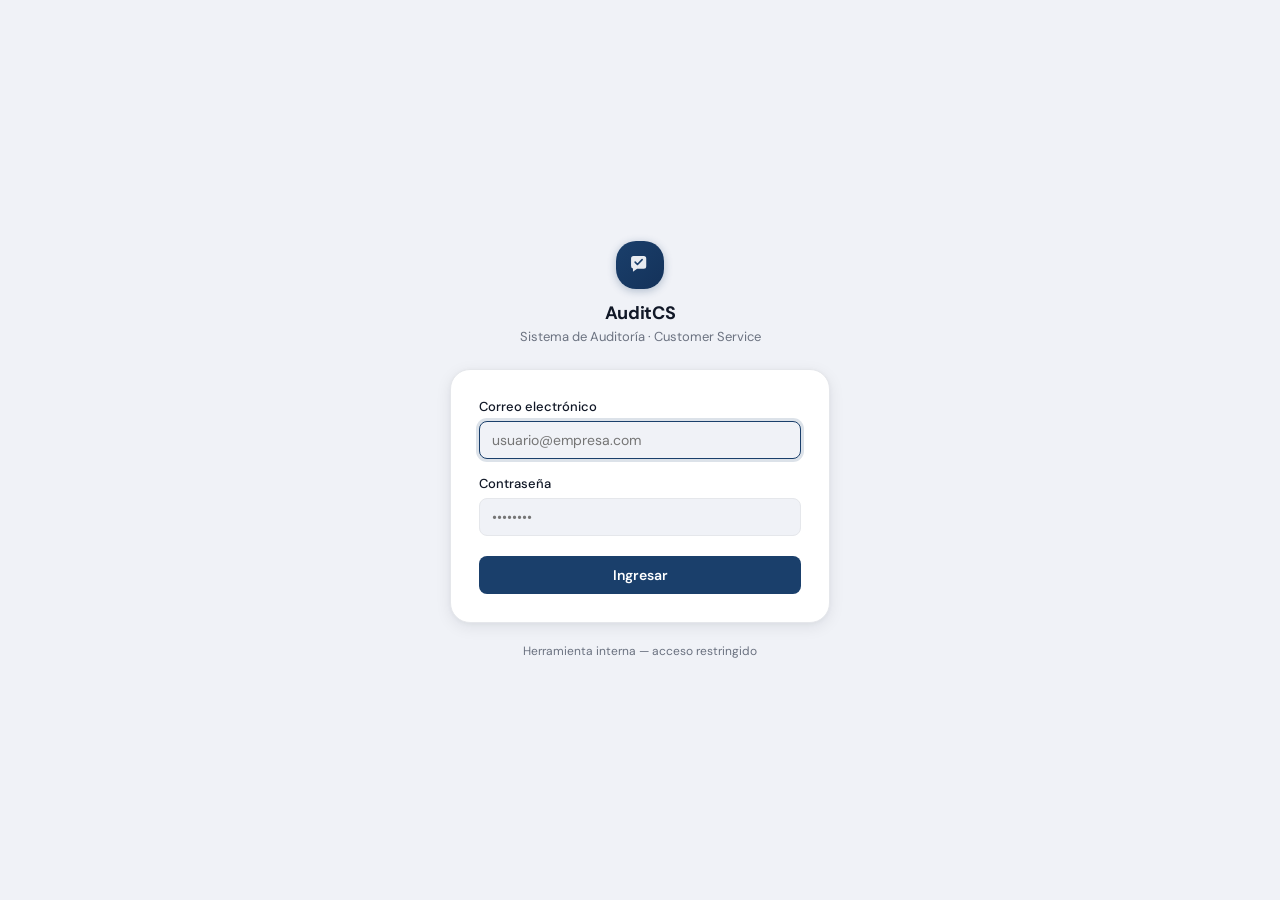
==== commit 50a25c21: "feat: nuevo logo de marca (chat con check) en sidebar, login y favicon (v12.11.2) Co-Authored-By: Cl" ====
--- a/index.html
+++ b/index.html
@@ -5,6 +5,7 @@
   <meta name="viewport" content="width=device-width, initial-scale=1.0"/>
   <title>AuditCS | Customer Service Control Center</title>
   <script>(function(){var t=localStorage.getItem('acs_theme')||localStorage.getItem('cs_theme')||(matchMedia('(prefers-color-scheme: dark)').matches?'dark':'light');document.documentElement.setAttribute('data-theme',t);if(localStorage.getItem('acs_sidebar')==='collapsed')document.documentElement.setAttribute('data-sidebar','collapsed');})();</script>
+  <link rel="icon" type="image/svg+xml" href="assets/brand-mark.svg"/>
   <link rel="stylesheet" href="assets/css/fonts.css"/>
   <link rel="stylesheet" href="assets/css/variables.css"/>
   <link rel="stylesheet" href="assets/css/base.css"/>
@@ -36,7 +37,12 @@
 <div class="shell">
   <aside class="sidebar" id="sidebar">
     <div class="sidebar-brand">
-      <div class="brand-icon">AC</div>
+      <div class="brand-icon">
+        <svg viewBox="0 0 44 44" width="60%" height="60%" aria-hidden="true">
+          <path d="M8 12a4 4 0 0 1 4-4h16a4 4 0 0 1 4 4v12a4 4 0 0 1-4 4H17.5L11 33v-5.4A4 4 0 0 1 8 23.6z" fill="#fff" opacity=".9"/>
+          <path d="M14.5 17.7l3.6 3.6 7.4-7.6" fill="none" stroke="var(--primary)" stroke-width="2.6" stroke-linecap="round" stroke-linejoin="round"/>
+        </svg>
+      </div>
       <div>
         <div class="brand-name">AuditCS</div>
         <div class="brand-meta" id="sidebarVersionBtn" title="Ver historial de cambios">
--- a/assets/css/layout.css
+++ b/assets/css/layout.css
@@ -7,7 +7,7 @@
   transition:transform .2s ease;
 }
 .sidebar-brand{padding:18px 16px 14px;border-bottom:1px solid var(--sidebar-line);display:flex;align-items:center;gap:10px;flex-shrink:0}
-.brand-icon{width:34px;height:34px;background:linear-gradient(135deg,var(--primary),var(--primary-hover));border-radius:9px;display:flex;align-items:center;justify-content:center;font-size:13px;font-weight:800;color:#fff;letter-spacing:-1px;flex-shrink:0;box-shadow:0 2px 8px color-mix(in srgb,var(--primary) 30%,transparent)}
+.brand-icon{width:34px;height:34px;background:linear-gradient(135deg,var(--primary),var(--primary-hover));border-radius:9px;display:flex;align-items:center;justify-content:center;flex-shrink:0;box-shadow:0 2px 8px color-mix(in srgb,var(--primary) 30%,transparent)}
 .brand-name{font-size:13px;font-weight:700;letter-spacing:-.2px}
 .brand-meta{font-size:10px;color:var(--muted);font-family:"DM Mono",monospace;display:flex;align-items:center;gap:4px;margin-top:3px;cursor:pointer;transition:color .15s;user-select:none}
 .brand-meta:hover{color:var(--text)}
--- a/assets/css/forms.css
+++ b/assets/css/forms.css
@@ -17,6 +17,10 @@
 .fg.c1{grid-template-columns:1fr}
 .field{display:flex;flex-direction:column;gap:5px}
 .field.full{grid-column:1/-1}
+
+/* Contraseña: input + acciones (mostrar / generar) — login_standard.md §17 */
+.pw-group{display:flex;gap:6px}
+.pw-group input{flex:1;min-width:0}
 
 /* Filtros */
 .filter-bar{display:flex;gap:8px;margin-bottom:14px;flex-wrap:wrap;align-items:center}
